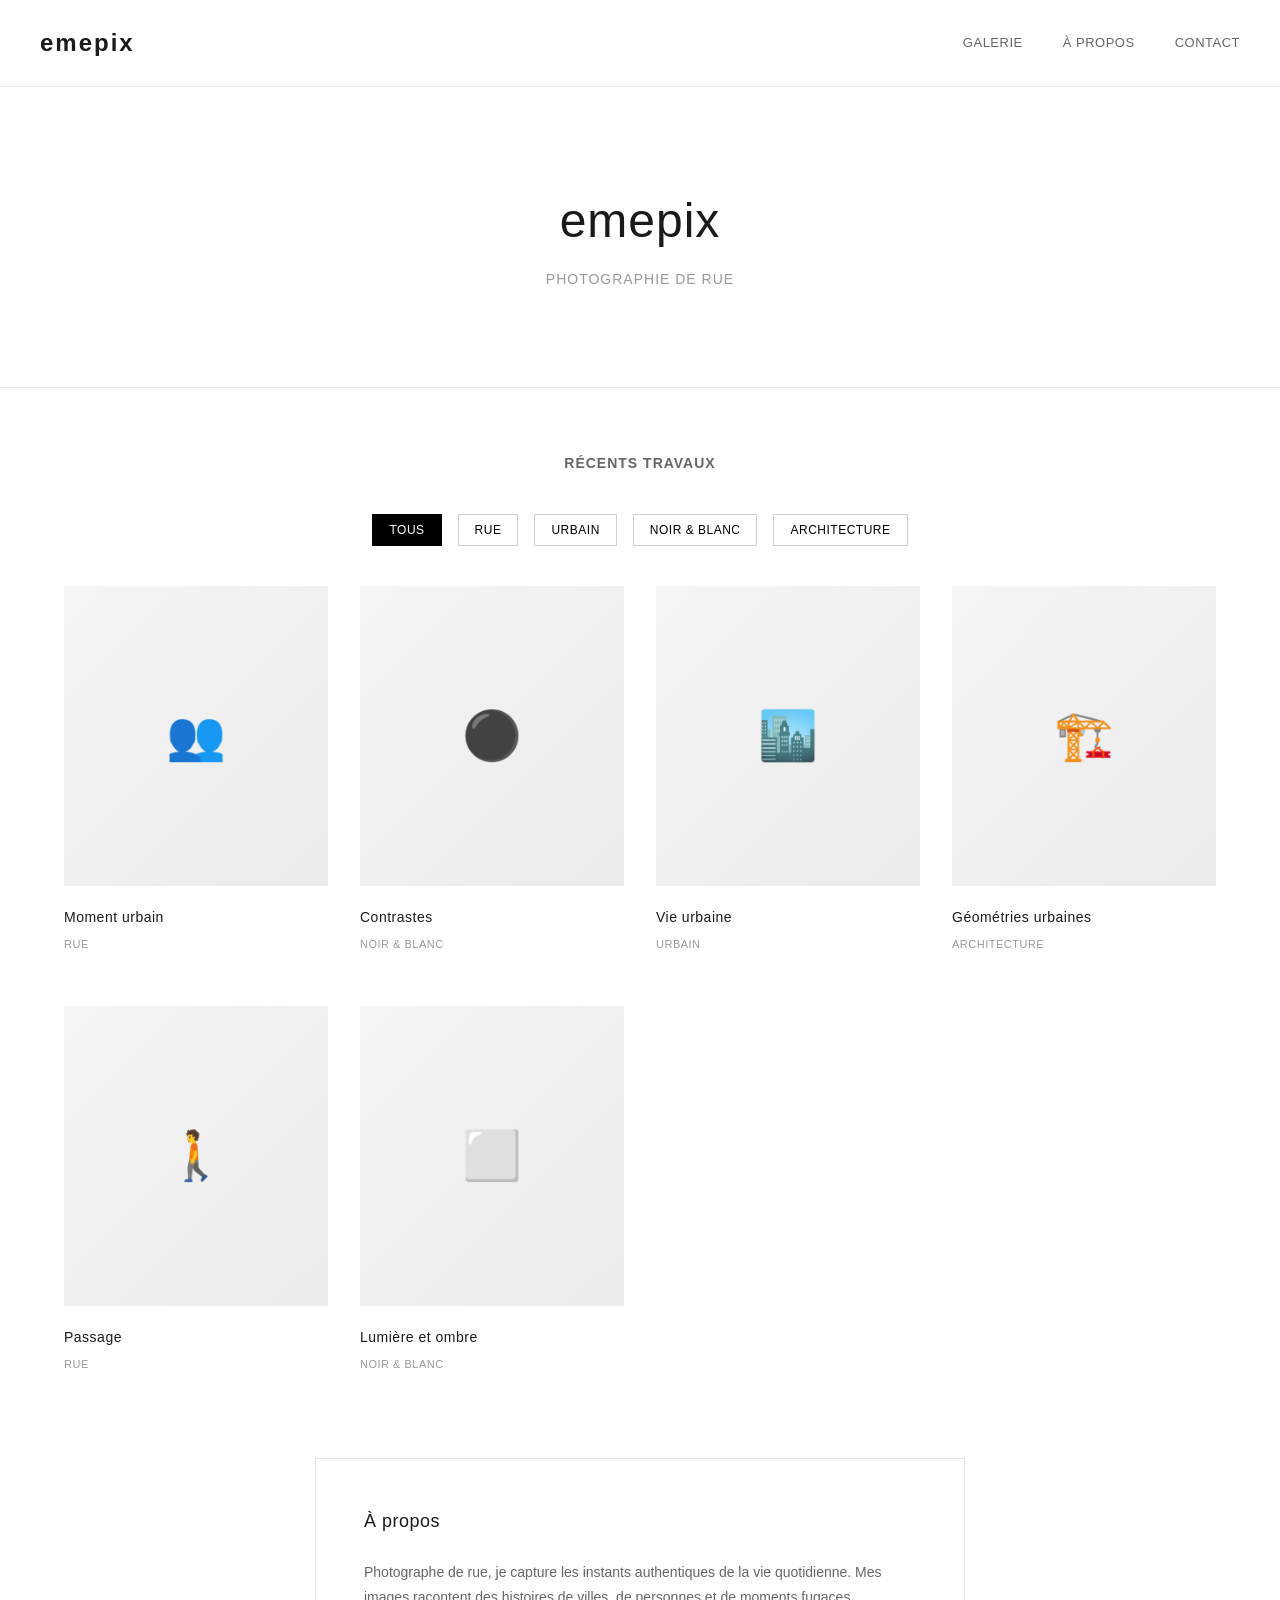
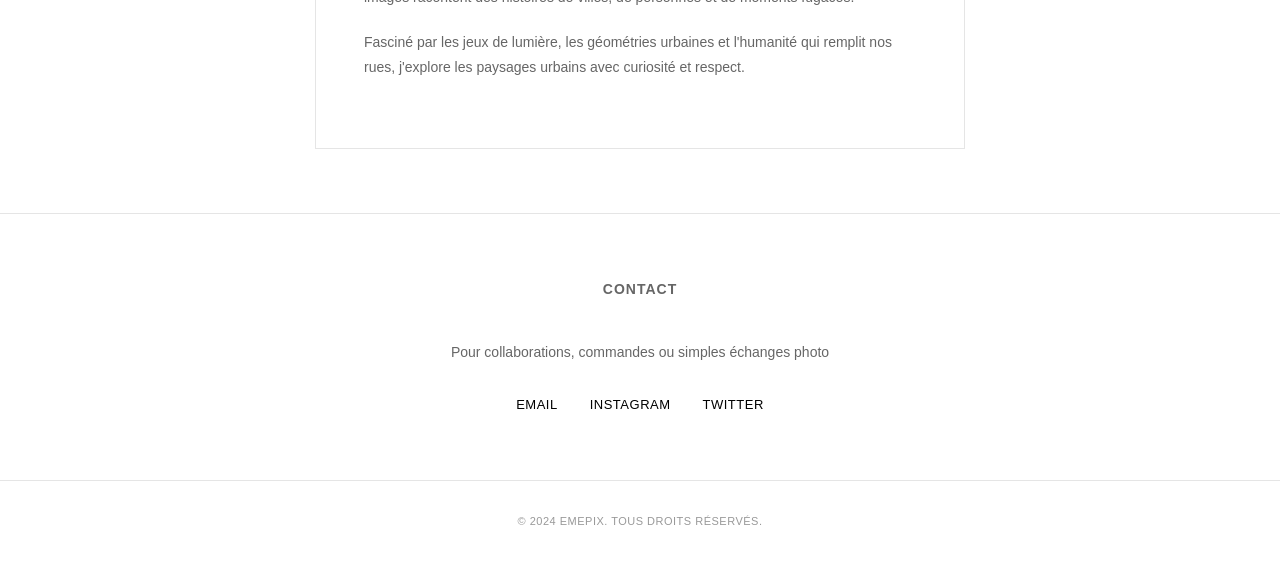
==== index.html @ 442a5c53 "Rename emepix_street_photography.html to index.html" ====
<!DOCTYPE html>
<html lang="fr">
<head>
<meta charset="UTF-8">
<meta name="viewport" content="width=device-width, initial-scale=1">
<title>emepix - Photographie de rue</title>
<style>
* {
  margin: 0;
  padding: 0;
  box-sizing: border-box;
}

body {
  font-family: -apple-system, BlinkMacSystemFont, 'Segoe UI', Roboto, sans-serif;
  background: #ffffff;
  color: #1a1a1a;
  line-height: 1.6;
}

header {
  background: #ffffff;
  padding: 1.5rem;
  border-bottom: 1px solid #e5e5e5;
  position: sticky;
  top: 0;
  z-index: 100;
}

.header-content {
  max-width: 1200px;
  margin: 0 auto;
  display: flex;
  justify-content: space-between;
  align-items: center;
}

.logo {
  font-size: 24px;
  font-weight: 600;
  letter-spacing: 2px;
  text-transform: lowercase;
}

nav {
  display: flex;
  gap: 2.5rem;
  align-items: center;
}

nav a {
  text-decoration: none;
  color: #666;
  font-size: 13px;
  font-weight: 500;
  letter-spacing: 0.5px;
  text-transform: uppercase;
  transition: color 0.3s;
  cursor: pointer;
}

nav a:hover {
  color: #000;
}

.hero {
  background: #ffffff;
  padding: 6rem 1.5rem;
  text-align: center;
  border-bottom: 1px solid #e5e5e5;
}

.hero h1 {
  font-size: 48px;
  margin-bottom: 0.5rem;
  font-weight: 300;
  letter-spacing: 1px;
}

.hero p {
  font-size: 14px;
  color: #999;
  letter-spacing: 1px;
  text-transform: uppercase;
}

.section {
  max-width: 1200px;
  margin: 4rem auto;
  padding: 0 1.5rem;
}

.section-title {
  font-size: 14px;
  font-weight: 600;
  letter-spacing: 1px;
  text-transform: uppercase;
  margin-bottom: 2.5rem;
  text-align: center;
  color: #666;
}

.gallery {
  display: grid;
  grid-template-columns: repeat(auto-fit, minmax(260px, 1fr));
  gap: 2rem;
}

.photo-card {
  background: #ffffff;
  overflow: hidden;
  cursor: pointer;
  transition: transform 0.3s ease;
}

.photo-card:hover {
  transform: scale(0.98);
}

.photo-placeholder {
  width: 100%;
  height: 300px;
  background: linear-gradient(135deg, #f5f5f5 0%, #ebebeb 100%);
  display: flex;
  align-items: center;
  justify-content: center;
  font-size: 48px;
  color: #ddd;
  font-weight: 300;
}

.photo-info {
  padding: 1.25rem 0;
}

.photo-title {
  font-weight: 500;
  font-size: 14px;
  margin-bottom: 0.5rem;
  letter-spacing: 0.5px;
}

.photo-category {
  font-size: 11px;
  color: #999;
  text-transform: uppercase;
  letter-spacing: 0.5px;
}

.categories {
  display: flex;
  gap: 1rem;
  justify-content: center;
  margin-bottom: 2.5rem;
  flex-wrap: wrap;
}

.category-btn {
  padding: 0.5rem 1rem;
  border: 1px solid #d0d0d0;
  background: #ffffff;
  cursor: pointer;
  font-size: 12px;
  font-weight: 500;
  letter-spacing: 0.5px;
  text-transform: uppercase;
  transition: all 0.3s;
}

.category-btn:hover {
  border-color: #000;
}

.category-btn.active {
  background: #000;
  color: #fff;
  border-color: #000;
}

.about {
  background: #ffffff;
  border: 1px solid #e5e5e5;
  padding: 3rem;
  margin: 4rem auto;
  max-width: 650px;
}

.about h2 {
  font-size: 18px;
  margin-bottom: 1.5rem;
  font-weight: 500;
  letter-spacing: 0.5px;
}

.about p {
  color: #666;
  margin-bottom: 1.25rem;
  font-size: 14px;
  line-height: 1.8;
}

.contact-section {
  padding: 4rem 1.5rem;
  text-align: center;
  border-top: 1px solid #e5e5e5;
}

.contact-info {
  display: flex;
  justify-content: center;
  gap: 2rem;
  flex-wrap: wrap;
  margin-top: 2rem;
}

.contact-link {
  text-decoration: none;
  color: #000;
  font-size: 13px;
  font-weight: 500;
  letter-spacing: 0.5px;
  transition: opacity 0.3s;
  text-transform: uppercase;
}

.contact-link:hover {
  opacity: 0.6;
}

footer {
  background: #ffffff;
  padding: 2rem 1.5rem;
  text-align: center;
  border-top: 1px solid #e5e5e5;
  color: #999;
  font-size: 11px;
  letter-spacing: 0.5px;
  text-transform: uppercase;
}

@media (max-width: 768px) {
  nav {
    gap: 1.5rem;
    font-size: 11px;
  }
  
  .hero h1 {
    font-size: 36px;
  }
  
  .gallery {
    grid-template-columns: 1fr;
    gap: 1.5rem;
  }
  
  .about {
    padding: 2rem;
  }
}
</style>
</head>
<body>
<header>
  <div class="header-content">
    <div class="logo">emepix</div>
    <nav>
      <a onclick="scrollToSection('galerie')">Galerie</a>
      <a onclick="scrollToSection('about')">À propos</a>
      <a onclick="scrollToSection('contact')">Contact</a>
    </nav>
  </div>
</header>

<section class="hero">
  <h1>emepix</h1>
  <p>Photographie de rue</p>
</section>

<section class="section" id="galerie">
  <h2 class="section-title">Récents travaux</h2>
  
  <div class="categories">
    <button class="category-btn active" onclick="filterPhotos('all')">Tous</button>
    <button class="category-btn" onclick="filterPhotos('rue')">Rue</button>
    <button class="category-btn" onclick="filterPhotos('urbain')">Urbain</button>
    <button class="category-btn" onclick="filterPhotos('nb')">Noir & Blanc</button>
    <button class="category-btn" onclick="filterPhotos('architecture')">Architecture</button>
  </div>

  <div class="gallery" id="gallery">
    <div class="photo-card" data-category="rue">
      <div class="photo-placeholder">👥</div>
      <div class="photo-info">
        <div class="photo-title">Moment urbain</div>
        <div class="photo-category">Rue</div>
      </div>
    </div>

    <div class="photo-card" data-category="nb">
      <div class="photo-placeholder">⚫</div>
      <div class="photo-info">
        <div class="photo-title">Contrastes</div>
        <div class="photo-category">Noir & Blanc</div>
      </div>
    </div>

    <div class="photo-card" data-category="urbain">
      <div class="photo-placeholder">🏙️</div>
      <div class="photo-info">
        <div class="photo-title">Vie urbaine</div>
        <div class="photo-category">Urbain</div>
      </div>
    </div>

    <div class="photo-card" data-category="architecture">
      <div class="photo-placeholder">🏗️</div>
      <div class="photo-info">
        <div class="photo-title">Géométries urbaines</div>
        <div class="photo-category">Architecture</div>
      </div>
    </div>

    <div class="photo-card" data-category="rue">
      <div class="photo-placeholder">🚶</div>
      <div class="photo-info">
        <div class="photo-title">Passage</div>
        <div class="photo-category">Rue</div>
      </div>
    </div>

    <div class="photo-card" data-category="nb">
      <div class="photo-placeholder">⬜</div>
      <div class="photo-info">
        <div class="photo-title">Lumière et ombre</div>
        <div class="photo-category">Noir & Blanc</div>
      </div>
    </div>
  </div>
</section>

<section class="about" id="about">
  <h2>À propos</h2>
  <p>Photographe de rue, je capture les instants authentiques de la vie quotidienne. Mes images racontent des histoires de villes, de personnes et de moments fugaces.</p>
  <p>Fasciné par les jeux de lumière, les géométries urbaines et l'humanité qui remplit nos rues, j'explore les paysages urbains avec curiosité et respect.</p>
</section>

<section class="contact-section" id="contact">
  <h2 class="section-title">Contact</h2>
  <p style="color: #666; font-size: 14px;">Pour collaborations, commandes ou simples échanges photo</p>
  <div class="contact-info">
    <a href="mailto:contact@emepix.com" class="contact-link">Email</a>
    <a href="#" class="contact-link">Instagram</a>
    <a href="#" class="contact-link">Twitter</a>
  </div>
</section>

<footer>
  <p>&copy; 2024 emepix. Tous droits réservés.</p>
</footer>

<script>
function filterPhotos(category) {
  const cards = document.querySelectorAll('.photo-card');
  const buttons = document.querySelectorAll('.category-btn');
  
  buttons.forEach(btn => btn.classList.remove('active'));
  event.target.classList.add('active');
  
  cards.forEach(card => {
    if (category === 'all' || card.dataset.category === category) {
      card.style.display = '';
    } else {
      card.style.display = 'none';
    }
  });
}

function scrollToSection(id) {
  const element = document.getElementById(id);
  element.scrollIntoView({ behavior: 'smooth' });
}
</script>
</body>
</html>
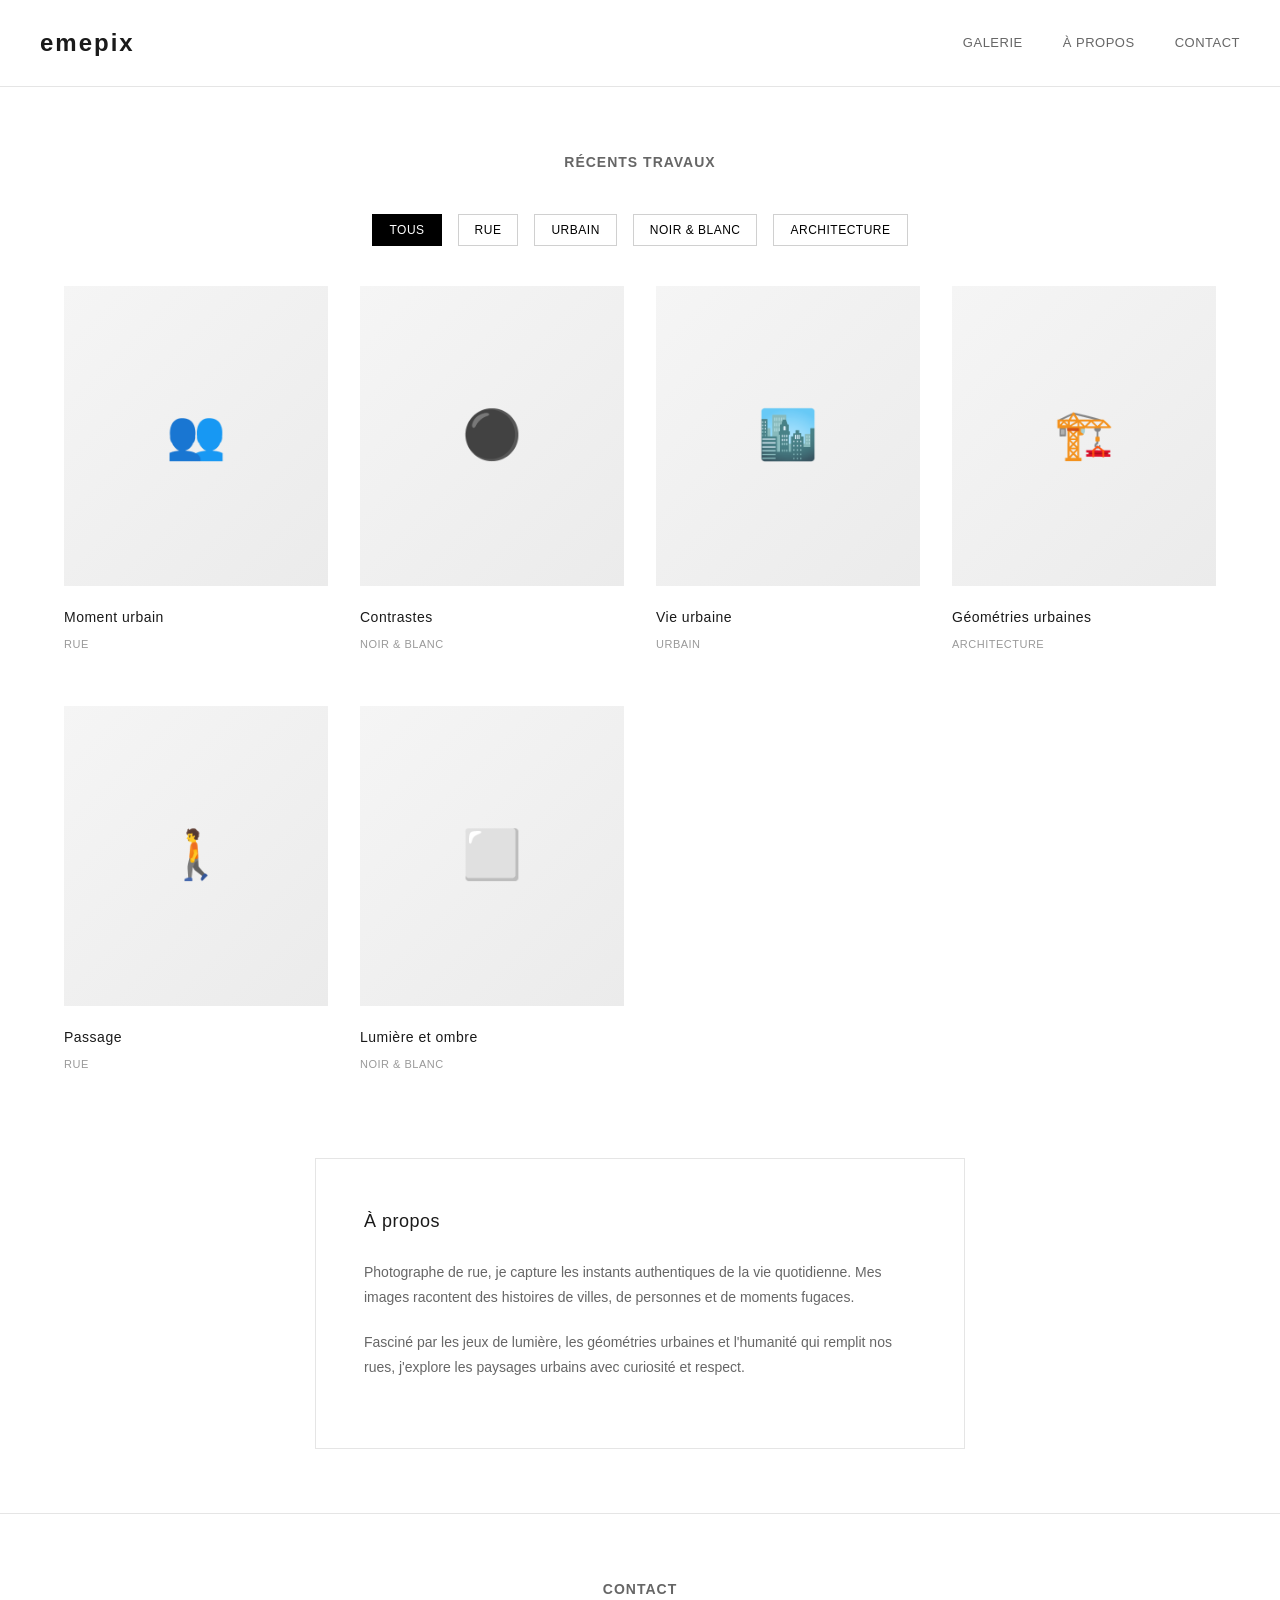
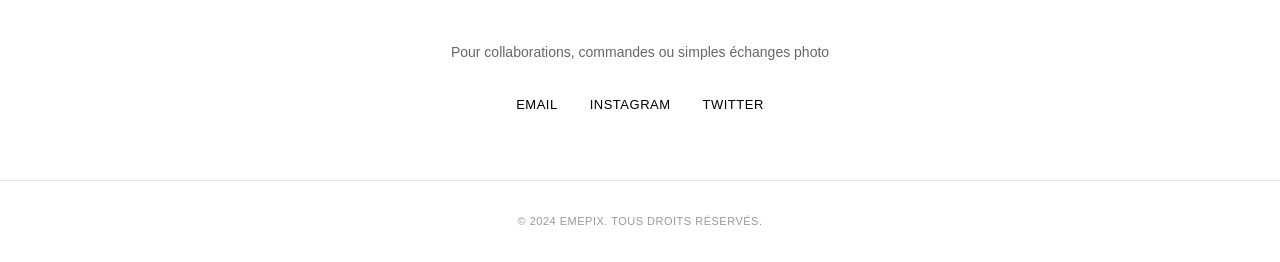
==== commit 317d4093: "Change title and remove hero section Updated the title and removed the hero section." ====
--- a/index.html
+++ b/index.html
@@ -1,9 +1,12 @@
 <!DOCTYPE html>
 <html lang="fr">
+<link rel="preconnect" href="https://fonts.googleapis.com">
+<link rel="preconnect" href="https://fonts.gstatic.com" crossorigin>
+<link href="https://fonts.googleapis.com/css2?family=Raleway:wght@300;500;600&display=swap" rel="stylesheet">
 <head>
 <meta charset="UTF-8">
 <meta name="viewport" content="width=device-width, initial-scale=1">
-<title>emepix - Photographie de rue</title>
+<title>EMEPIX </title>
 <style>
 * {
   margin: 0;
@@ -271,11 +274,6 @@
   </div>
 </header>
 
-<section class="hero">
-  <h1>emepix</h1>
-  <p>Photographie de rue</p>
-</section>
-
 <section class="section" id="galerie">
   <h2 class="section-title">Récents travaux</h2>
   
